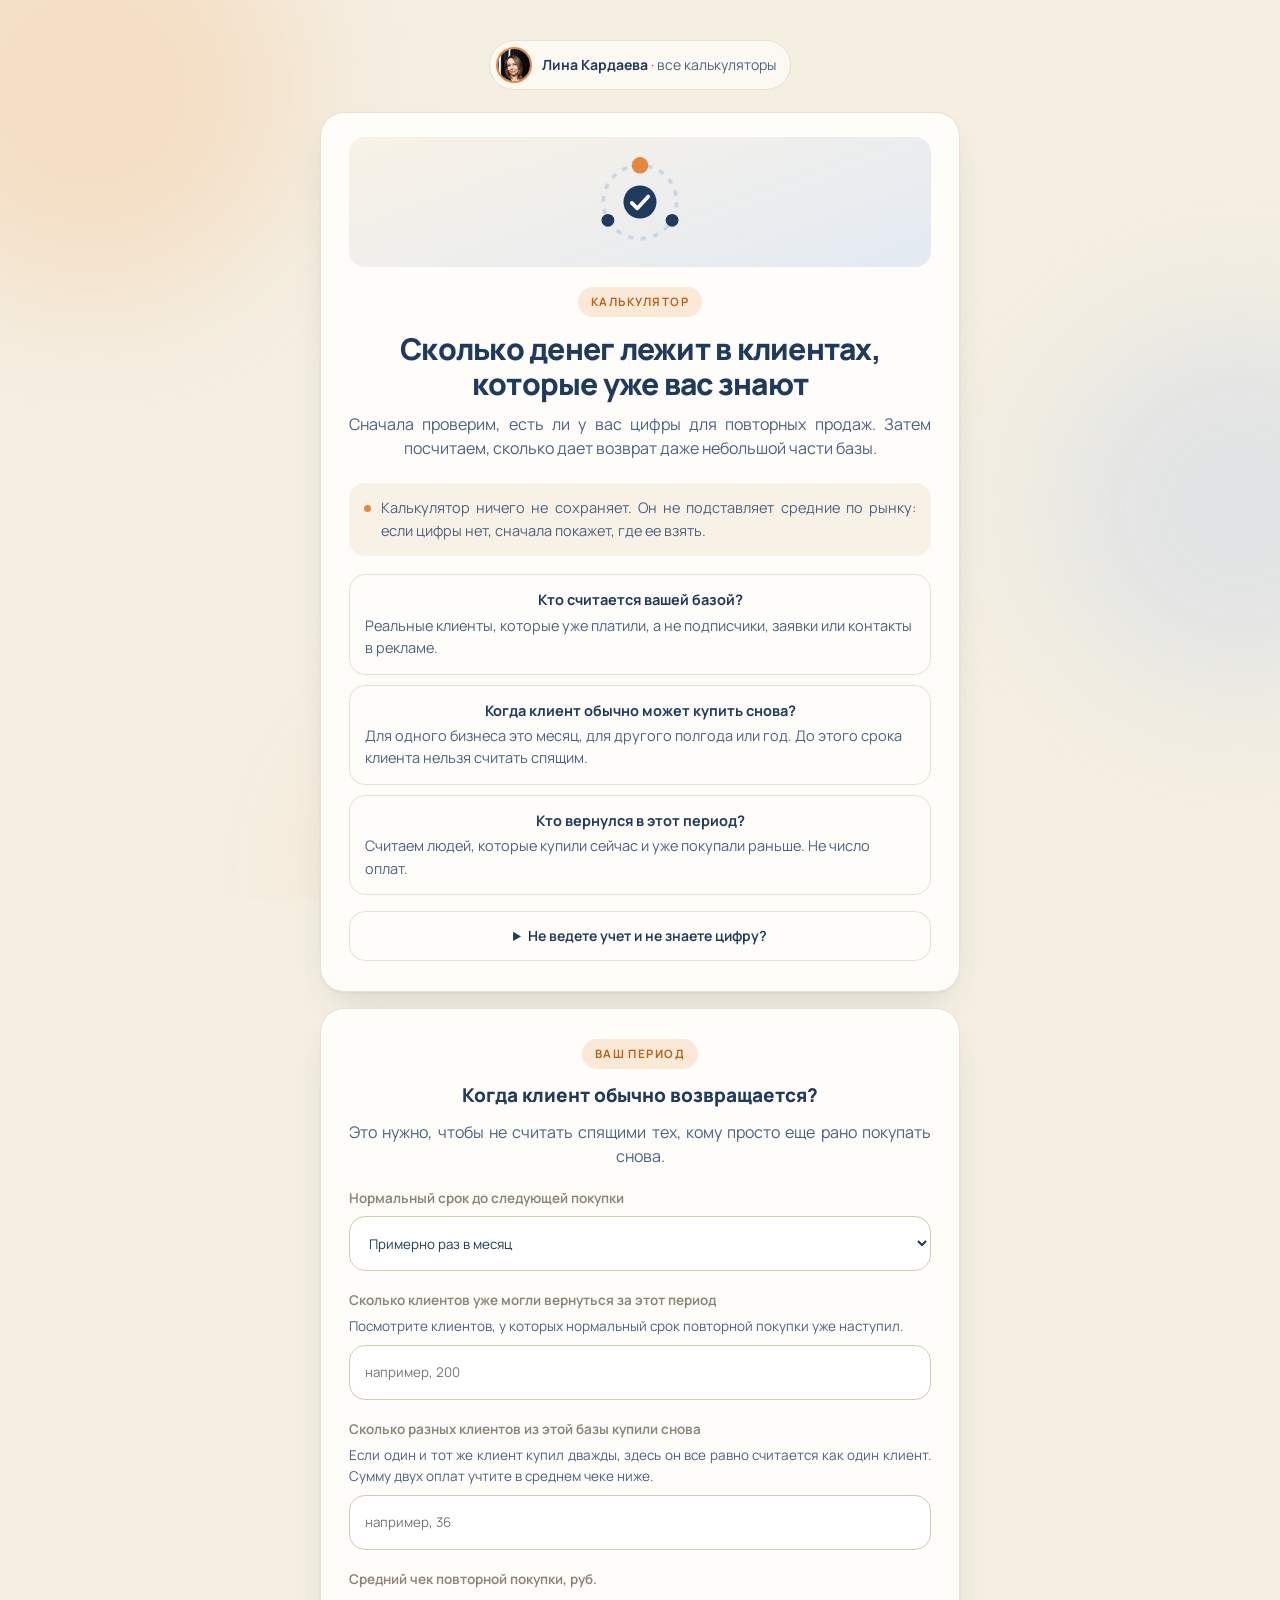
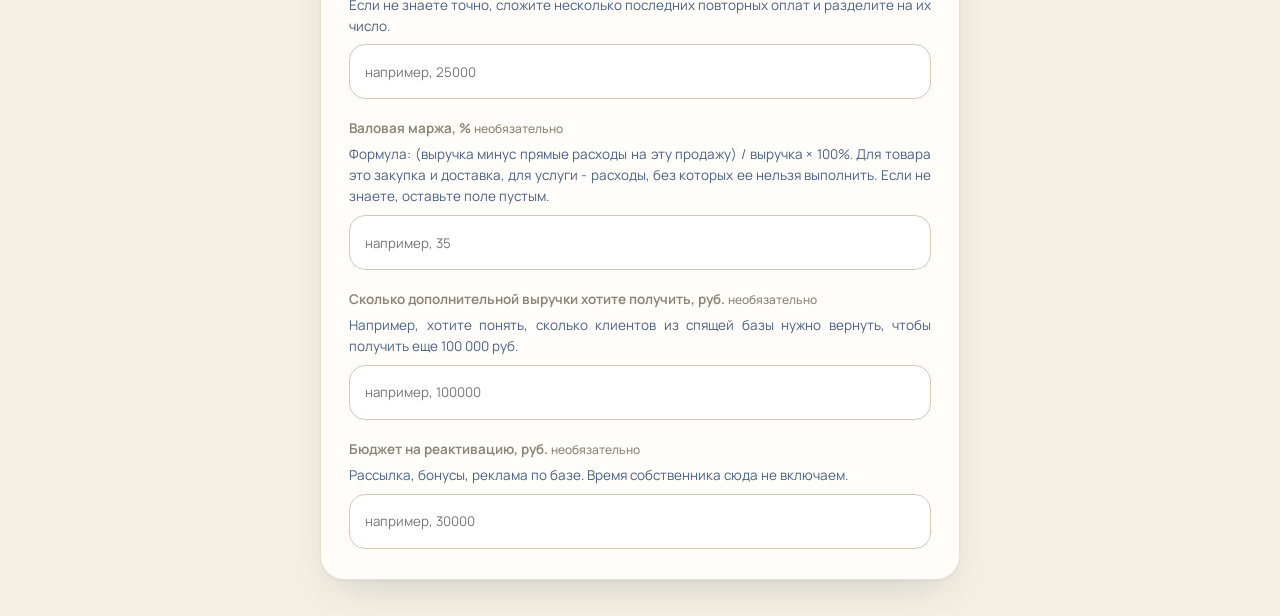
==== povtornye-prodazhi/index.html @ 3d4109c9 "Калькулятор повторных продаж: публикация до разбора (решение Лины 06.10), кнопка разбора скрыта до 1" ====
<!doctype html>
<html lang="ru"><head><meta charset="utf-8"><meta name="viewport" content="width=device-width, initial-scale=1"><title>Экономика повторных продаж</title><meta name="description" content="Проверьте, сколько денег лежит в клиентах, которые уже вас знают."><style>
:root{--bg:#F0E9DB;--surface:#FFFDF9;--surface2:#F7F2E7;--blue:#1F3A5F;--soft:#425B7C;--orange:#E8873B;--text:#3A4252;--mute:#8C8577;--line:#E4DACA;--strong:#D6C9B4;--radius:20px;--small:14px}*{box-sizing:border-box}body{margin:0;padding:32px 16px;background:var(--bg);color:var(--text);font:16px/1.55 -apple-system,BlinkMacSystemFont,"Segoe UI",Roboto,sans-serif}.page{max-width:620px;margin:auto}.card,.result{background:var(--surface);border:1px solid var(--line);border-radius:var(--radius);padding:30px 28px;box-shadow:0 12px 32px -12px rgba(31,58,95,.1)}.card+*,.result+*{margin-top:16px}.eyebrow{color:var(--orange);font-size:11px;letter-spacing:.13em;font-weight:700;text-transform:uppercase}h1{margin:10px 0;font-size:30px;line-height:1.18;color:var(--blue);letter-spacing:-.02em}h2{margin:0 0 12px;color:var(--blue);font-size:19px;line-height:1.3}.sub{margin:0;color:var(--soft)}.note{display:flex;gap:10px;margin-top:22px;padding:14px 15px;background:var(--surface2);border-radius:var(--small);color:var(--soft);font-size:14.5px}.dot{width:7px;height:7px;margin-top:8px;flex:none;border-radius:50%;background:var(--orange)}.questions{display:grid;gap:10px;margin-top:18px}.question{padding:14px 15px;border:1px solid var(--line);border-radius:var(--small);font-size:14.5px}.question b{display:block;color:var(--blue);margin-bottom:3px}.question span{color:var(--soft)}details{margin-top:16px;border:1px solid var(--line);border-radius:var(--small);padding:13px 15px;color:var(--soft);font-size:14px}summary{cursor:pointer;color:var(--blue);font-weight:650}details p{margin:10px 0 0}.field{margin-top:19px}label{display:block;margin-bottom:7px;color:var(--mute);font-weight:650;font-size:13.5px}.tip{display:block;margin:-2px 0 8px;color:var(--soft);font-size:13.5px}input,select{width:100%;height:55px;border:1.5px solid var(--strong);border-radius:var(--small);padding:0 15px;color:var(--blue);background:#fff;font:600 18px/1 inherit;outline:none}input:focus,select:focus{border-color:var(--orange);box-shadow:0 0 0 4px rgba(232,135,59,.14)}.optional{font-size:12px;font-weight:500}.result{display:none}.head{padding:23px 24px;border-radius:var(--small);background:var(--blue);color:#fff}.head .label{color:#B9C7D9;font-size:14px}.big{font-size:39px;line-height:1.1;font-weight:700;letter-spacing:-.025em;margin-top:5px}.muted{color:#B9C7D9;margin-top:9px;font-size:14px}.grid{display:grid;gap:10px;margin-top:12px}.row{padding:17px 18px;border:1px solid var(--line);border-radius:var(--small)}.row .label{font-size:12px;font-weight:700;color:var(--mute);letter-spacing:.06em;text-transform:uppercase}.row .explain{color:var(--soft);font-size:14px;margin-top:4px}.value{color:var(--orange);font-size:27px;font-weight:700;line-height:1.15;margin-top:6px}.profit{font-size:15px;color:var(--blue);font-weight:650;margin-top:6px}.warn{margin-top:12px;padding:15px 17px;border:1px solid #F1CFAE;border-radius:var(--small);background:#FBEADC;color:#8A5A2B}.fine{color:var(--mute);font-size:13.5px;margin:15px 2px 0}.btn{display:block;width:100%;border:1.5px solid var(--strong);border-radius:var(--small);padding:16px 18px;background:var(--surface);color:var(--blue);font:600 15.5px/1.3 inherit;cursor:pointer;text-align:center;text-decoration:none;margin-top:12px}.btn:hover{border-color:var(--blue);transform:translateY(-1px)}.btn:focus-visible{outline:2px solid var(--orange);outline-offset:3px}@media(max-width:560px){body{padding:22px 16px}.card,.result{padding:25px 20px}h1{font-size:25px}.big{font-size:35px}}</style><link rel="preconnect" href="https://fonts.googleapis.com"><link rel="preconnect" href="https://fonts.gstatic.com" crossorigin><link href="https://fonts.googleapis.com/css2?family=Manrope:wght@400;500;600;700;800&display=swap" rel="stylesheet"><link rel="stylesheet" href="../assets/theme.css">
</head><body>
<div class="bg" aria-hidden="true"><i></i><i></i><i></i></div>
<a class="brand" href="../"><img src="../img/lina.jpg" alt="" width="36" height="36"><span><b>Лина Кардаева</b> · все калькуляторы</span></a>
<main class="page">
<section class="card"><div class="art" aria-hidden="true">
        <svg viewBox="0 0 150 120">
          <circle cx="75" cy="60" r="40" fill="none" stroke="#C9D6E8" stroke-width="4" stroke-dasharray="6 8"/>
          <g class="orbit">
            <circle cx="75" cy="20" r="9" fill="#E8873B"/>
            <circle cx="40" cy="80" r="7" fill="#1F3A5F"/>
            <circle cx="110" cy="80" r="7" fill="#1F3A5F"/>
          </g>
          <circle cx="75" cy="60" r="18" fill="#1F3A5F"/>
          <path d="M66 61l6 6 12-13" fill="none" stroke="#FFFDF9" stroke-width="4" stroke-linecap="round" stroke-linejoin="round"/>
        </svg>
      </div><div class="eyebrow">Калькулятор</div><h1>Сколько денег лежит в клиентах, которые уже вас знают</h1><p class="sub">Сначала проверим, есть ли у вас цифры для повторных продаж. Затем посчитаем, сколько дает возврат даже небольшой части базы.</p><div class="note"><i class="dot"></i><span>Калькулятор ничего не сохраняет. Он не подставляет средние по рынку: если цифры нет, сначала покажет, где ее взять.</span></div><div class="questions"><div class="question"><b>Кто считается вашей базой?</b><span>Реальные клиенты, которые уже платили, а не подписчики, заявки или контакты в рекламе.</span></div><div class="question"><b>Когда клиент обычно может купить снова?</b><span>Для одного бизнеса это месяц, для другого полгода или год. До этого срока клиента нельзя считать спящим.</span></div><div class="question"><b>Кто вернулся в этот период?</b><span>Считаем людей, которые купили сейчас и уже покупали раньше. Не число оплат.</span></div></div><details><summary>Не ведете учет и не знаете цифру?</summary><p>Не нужно угадывать. Откройте CRM, таблицу или последние оплаты. Для начала отметьте хотя бы 10 последних клиентов: новый он или уже покупал раньше. Это уже даст первую картину.</p></details></section>
<section class="card"><div class="eyebrow">Ваш период</div><h2>Когда клиент обычно возвращается?</h2><p class="sub">Это нужно, чтобы не считать спящими тех, кому просто еще рано покупать снова.</p><div class="field"><label for="period">Нормальный срок до следующей покупки</label><select id="period"><option value="месяц">Примерно раз в месяц</option><option value="квартал">Примерно раз в квартал</option><option value="полгода">Примерно раз в полгода</option><option value="год">Примерно раз в год</option><option value="custom">Свой период</option></select></div><div id="customPeriodField" class="field" style="display:none"><label for="customPeriod">Ваш срок в месяцах</label><span class="tip">Например, 2, 4, 8 или 18 месяцев.</span><input id="customPeriod" type="number" min="1" inputmode="numeric" placeholder="например, 4"></div><div class="field"><label for="eligible">Сколько клиентов уже могли вернуться за этот период</label><span class="tip">Посмотрите клиентов, у которых нормальный срок повторной покупки уже наступил.</span><input id="eligible" type="number" min="1" inputmode="numeric" placeholder="например, 200"></div><div class="field"><label for="returned">Сколько разных клиентов из этой базы купили снова</label><span class="tip">Если один и тот же клиент купил дважды, здесь он все равно считается как один клиент. Сумму двух оплат учтите в среднем чеке ниже.</span><input id="returned" type="number" min="0" inputmode="numeric" placeholder="например, 36"></div><div class="field"><label for="check">Средний чек повторной покупки, руб.</label><span class="tip">Если не знаете точно, сложите несколько последних повторных оплат и разделите на их число.</span><input id="check" type="number" min="1" inputmode="decimal" placeholder="например, 25000"></div><div class="field"><label for="margin">Валовая маржа, % <span class="optional">необязательно</span></label><span class="tip">Формула: (выручка минус прямые расходы на эту продажу) / выручка × 100%. Для товара это закупка и доставка, для услуги - расходы, без которых ее нельзя выполнить. Если не знаете, оставьте поле пустым.</span><input id="margin" type="number" min="0" max="100" inputmode="decimal" placeholder="например, 35"></div><div class="field"><label for="goal">Сколько дополнительной выручки хотите получить, руб. <span class="optional">необязательно</span></label><span class="tip">Например, хотите понять, сколько клиентов из спящей базы нужно вернуть, чтобы получить еще 100 000 руб.</span><input id="goal" type="number" min="1" inputmode="decimal" placeholder="например, 100000"></div><div class="field"><label for="budget">Бюджет на реактивацию, руб. <span class="optional">необязательно</span></label><span class="tip">Рассылка, бонусы, реклама по базе. Время собственника сюда не включаем.</span><input id="budget" type="number" min="0" inputmode="decimal" placeholder="например, 30000"></div></section>
<section id="result" class="result"><div class="head"><div class="label">Сейчас возвращается</div><div id="rate" class="big"></div><div id="headNote" class="muted"></div></div><div id="grid" class="grid"><div class="row"><div class="label">Спящая база сейчас</div><div id="sleepExplain" class="explain"></div><div id="sleep" class="value"></div></div><div class="row"><div class="label">Что база уже принесла за этот период</div><div id="revenueExplain" class="explain"></div><div id="revenue" class="value"></div></div><div class="row"><div class="label">Если вернется еще один клиент</div><div id="pointExplain" class="explain"></div><div id="point" class="value"></div><div id="pointProfit" class="profit"></div></div><div id="scenarios"></div><div id="goalRow" class="row" style="display:none"><div class="label">Ваша цель по дополнительной выручке</div><div id="goalExplain" class="explain"></div><div id="goalValue" class="value"></div><div id="goalProfit" class="profit"></div></div></div><div id="budgetBox" class="warn" style="display:none"></div><p class="fine">Расчет оценочный. Он показывает, какую выручку и валовую прибыль может дать возврат клиентов. Налоги, постоянные расходы и время собственника он не учитывает.</p><div class="act"><a id="analysis" class="btn" href="#" style="display:none">Разобраться, как возвращать старых клиентов</a><button id="copy" class="btn">Скопировать результат</button><a id="back" class="btn" href="#" style="display:none"></a><a class="btn" href="https://t.me/Lina_kardaeva">Хочу разобрать свою ситуацию - написать Лине</a></div></section></main>
<script>(function(){var E=document.getElementById('eligible'),R=document.getElementById('returned'),C=document.getElementById('check'),M=document.getElementById('margin'),G=document.getElementById('goal'),B=document.getElementById('budget'),P=document.getElementById('period'),CP=document.getElementById('customPeriod'),CPF=document.getElementById('customPeriodField'),box=document.getElementById('result'),grid=document.getElementById('grid'),copyText='';function n(x){return Math.round(x).toString().replace(/\B(?=(\d{3})+(?!\d))/g,' ')}function rub(x){return n(x)+' руб'}function p(x){return x.toFixed(1).replace('.',',').replace(',0','')}function word(x){var a=x%100;if(a>10&&a<20)return'клиентов';a=x%10;return a===1?'клиент':a>1&&a<5?'клиента':'клиентов'}function fromW(x){var a=x%100,b=x%10;return b===1&&a!==11?'клиента':'клиентов'}function accW(x){var a=x%100,b=x%10;return b===1&&a!==11?'клиента':'клиентов'}function one(x){var a=x%100,b=x%10;return b===1&&a!==11}function period(){if(P.value!=='custom')return P.value;var x=+CP.value;return x>0?x+' мес':'ваш период'}function profit(x,m){return m===null?'':'Это около '+rub(x*m/100)+' валовой прибыли.'}function scenario(percent,sleep,check,m){var clients=Math.min(sleep,Math.ceil(sleep*percent/100)),revenue=clients*check;return '<div class="row"><div class="label">Если вернуть '+percent+'% спящей базы</div><div class="explain">В вашей ситуации это '+n(clients)+' '+word(clients)+'. Они дадут еще '+rub(revenue)+' выручки.</div><div class="value">'+rub(revenue)+'</div><div class="profit">'+profit(revenue,m)+'</div></div>'}function calc(){var e=+E.value,r=+R.value,c=+C.value,m=M.value===''?null:+M.value,goal=G.value===''?null:+G.value,budget=B.value===''?null:+B.value,badM=m!==null&&(m<0||m>100);if(badM)m=null;if(!(e>0)||r<0||!(c>0)){box.style.display='none';return}box.style.display='block';if(r>e){document.getElementById('rate').textContent='Проверьте цифры';document.getElementById('headNote').textContent='Вернувшихся клиентов не может быть больше тех, кому уже пора было вернуться.';grid.style.display='none';document.getElementById('budgetBox').style.display='none';return}grid.style.display='grid';var rate=r/e*100,sleep=e-r,repeat=r*c;document.getElementById('rate').textContent=p(rate)+'%';document.getElementById('headNote').textContent=n(r)+' из '+n(e)+' '+fromW(e)+(one(r)?' вернулся':' вернулись')+' за '+period()+'.';document.getElementById('sleepExplain').textContent='Им уже могло быть пора купить снова, но за этот период они не вернулись.';document.getElementById('sleep').textContent=n(sleep)+' '+word(sleep);document.getElementById('revenueExplain').textContent='За '+period()+' '+n(r)+' '+word(r)+(one(r)?' купил повторно и принес':' купили повторно и принесли')+' эту выручку. Это деньги от старой базы, без новых лидов.';document.getElementById('revenue').textContent=rub(repeat);document.getElementById('pointExplain').textContent='Если один человек из этой спящей базы вернется и купит на средний чек, это еще '+rub(c)+' выручки.';document.getElementById('point').textContent=rub(c);document.getElementById('pointProfit').textContent=profit(c,m);document.getElementById('scenarios').innerHTML=sleep>0?scenario(5,sleep,c,m)+scenario(10,sleep,c,m)+scenario(15,sleep,c,m):'<div class="row"><div class="label">Спящей базы нет</div><div class="explain">Все, кому было пора купить снова, за этот период вернулись. Проверьте, правильно ли выбран срок, или посмотрите клиентов за более длинный период.</div></div>';var gr=document.getElementById('goalRow');if(goal!==null&&goal>0&&sleep>0){var need=Math.ceil(goal/c),enough=need<=sleep,max=sleep*c;gr.style.display='block';document.getElementById('goalValue').textContent=rub(goal);document.getElementById('goalExplain').textContent=enough?'Чтобы получить еще '+rub(goal)+' выручки, достаточно вернуть '+n(need)+' '+accW(need)+' из '+n(sleep)+' '+fromW(sleep)+' спящей базы.':'Чтобы получить еще '+rub(goal)+', нужно вернуть '+n(need)+' '+accW(need)+'. В спящей базе сейчас '+n(sleep)+', поэтому одной реактивации не хватит: максимум она может дать '+rub(max)+' выручки.';document.getElementById('goalProfit').textContent=enough?profit(goal,m):''}else gr.style.display='none';var bb=document.getElementById('budgetBox');if(budget!==null&&budget>=0&&sleep>0){bb.style.display='block';if(badM)bb.textContent='Проверьте маржу: она должна быть от 0 до 100%.';else if(m===null)bb.textContent='Укажите валовую маржу, чтобы посчитать, окупится ли бюджет.';else if(budget===0)bb.textContent=m>0?'Без бюджета каждый вернувшийся клиент сразу дает прибыль: около '+rub(c*m/100)+' валовой прибыли с одного.':'При нулевой марже повторная покупка не дает валовой прибыли.';else if(m===0)bb.textContent='При нулевой марже бюджет '+rub(budget)+' не окупится: повторные покупки не дают валовой прибыли.';else{var nb=Math.max(1,Math.ceil(budget/(c*m/100)));bb.textContent=nb<=sleep?'Чтобы бюджет '+rub(budget)+' окупился, достаточно вернуть '+n(nb)+' '+accW(nb)+' при этой марже.':'Чтобы бюджет '+rub(budget)+' окупился, нужно вернуть '+n(nb)+' '+accW(nb)+', а в спящей базе сейчас '+n(sleep)+'. Одной реактивацией такой бюджет не окупится.'}}else bb.style.display='none';copyText='Сейчас у меня возвращается '+p(rate)+'% клиентов. Спящая база: '+n(sleep)+' '+word(sleep)+'. Если вернуть 5% спящей базы, это даст около '+rub(Math.min(sleep,Math.ceil(sleep*.05))*c)+' дополнительной выручки за '+period()+'.'}[E,R,C,M,G,B,CP].forEach(function(x){x.addEventListener('input',calc);x.addEventListener('change',calc)});P.addEventListener('change',function(){CPF.style.display=P.value==='custom'?'block':'none';calc()});document.getElementById('copy').addEventListener('click',function(){var b=this;function done(){b.textContent='Скопировано';setTimeout(function(){b.textContent='Скопировать результат'},1800)}function fallback(){var t=document.createElement('textarea');t.value=copyText;document.body.appendChild(t);t.select();try{document.execCommand('copy')}catch(e){}t.remove();done()}if(navigator.clipboard)navigator.clipboard.writeText(copyText).then(done,fallback);else fallback()});var qs=new URLSearchParams(location.search),back=document.getElementById('back'),AL=['threads.com','www.threads.com','threads.net','www.threads.net','instagram.com','www.instagram.com'];function show(h,t){back.href=h;back.textContent=t;back.style.display='block'}(function(){var raw=qs.get('return');if(raw){try{var u=new URL(raw);if(u.protocol==='https:'&&AL.indexOf(u.hostname)!==-1){show(u.href,u.hostname.indexOf('instagram')!==-1?'Вернуться в Instagram':'Вернуться в Threads');return}}catch(x){}}var pp=qs.get('p');if(pp&&/^[A-Za-z0-9_-]{5,30}$/.test(pp)){show('https://www.threads.com/@lina_kardaeva/post/'+pp,'Вернуться в Threads');return}var src=(qs.get('src')||qs.get('from')||'').toLowerCase();if(src==='threads'){show('https://www.threads.com/@lina_kardaeva','Вернуться в Threads');return}if(src==='instagram'){show('https://www.instagram.com/lina_kardaeva/','Вернуться в Instagram')}})();})();</script></body></html>
---- assets/theme.css ----
/* Общий стиль калькуляторов Лины (в стиле витрины 06.10.2026).
   Подключается ПОСЛЕ встроенного <style> страницы и переопределяет только внешний вид.
   Классы и id, на которые опирается JS калькуляторов, не меняются. */
:root{
  --bg:#F5EFE2; --surface:#FFFDF9; --surface2:#F8F2E6; --surface-2:#F8F2E6;
  --blue:#1F3A5F; --soft:#4A6283; --blue-soft:#4A6283; --blue-tint:#E3EAF3;
  --orange:#E8873B; --orange-dark:#D2762C; --orange-tint:#FBE9D8;
  --text:#3A4252; --body:#3A4252; --mute:#8C8577; --line:#E8DFCF; --strong:#D6C9B4; --line-strong:#D6C9B4;
  --radius:24px; --small:16px; --radius-sm:16px;
  --shadow:0 1px 2px rgba(31,58,95,.05), 0 18px 40px -18px rgba(31,58,95,.22);
  --font:"Manrope",-apple-system,BlinkMacSystemFont,"Segoe UI",Roboto,sans-serif;
}
html{scroll-behavior:smooth}
body{background:var(--bg) !important; font-family:var(--font) !important; color:var(--body); overflow-x:hidden;
  display:block !important; min-height:100dvh; padding:40px 16px 36px !important}
input,select,button{font-family:var(--font) !important}
.page{max-width:640px !important; margin:0 auto}

/* фон */
.bg{position:fixed; inset:0; z-index:-1; overflow:hidden; pointer-events:none}
.bg i{position:absolute; border-radius:50%; filter:blur(70px); opacity:.45; animation:lc-float 22s ease-in-out infinite alternate}
.bg i:nth-child(1){width:420px; height:420px; background:#F3C9A0; top:-120px; left:-120px}
.bg i:nth-child(2){width:380px; height:380px; background:#C9D6E8; top:35%; right:-150px; animation-duration:26s}
.bg i:nth-child(3){width:300px; height:300px; background:#F6D9BC; bottom:-120px; left:25%; animation-duration:30s}
@keyframes lc-float{to{transform:translate(60px,40px) scale(1.12)}}

/* ссылка на витрину с фото */
.brand{display:flex; align-items:center; justify-content:center; gap:10px; margin:0 auto 22px; width:max-content; max-width:100%;
  text-decoration:none; color:var(--blue-soft); font-size:14px; padding:6px 14px 6px 6px; border-radius:999px;
  background:rgba(255,253,249,.7); border:1px solid var(--line); transition:transform .2s ease-out}
.brand:hover{transform:translateY(-2px)}
.brand img{width:36px; height:36px; border-radius:50%; object-fit:cover; border:2px solid var(--orange)}
.brand b{color:var(--blue)}

/* карточки */
.card,.result{border-radius:var(--radius) !important; box-shadow:var(--shadow) !important; border:1px solid var(--line) !important;
  animation:lc-up .5s ease-out both}
.art{height:130px; border-radius:var(--small); margin:-6px 0 20px; display:grid; place-items:center;
  background:linear-gradient(160deg,var(--surface2),var(--blue-tint))}
.art svg{width:140px; height:110px; overflow:visible}
.eyebrow{display:table !important; margin:0 auto 14px !important; background:var(--orange-tint); color:#B5641F !important;
  padding:6px 13px; border-radius:999px; font-size:11.5px !important}
h1,h2{text-align:center !important; color:var(--blue)}
h1{font-weight:800 !important; letter-spacing:-.025em !important}
.card h2{font-weight:800}
.act h2{color:var(--mute) !important}
.sub,.tip,.hint,.offer,.fine,.m,.explain,.lost,.warn,.question span,details p,.note span,.promise span,.row .d{text-align:justify; hyphens:auto; -webkit-hyphens:auto}
.sub{text-align-last:center}
.promise,.note{border-radius:var(--small) !important}
.question{border-radius:var(--small) !important; background:var(--surface)}
.question b{text-align:center}
details summary{text-align:center}

/* поля */
input,select{border-radius:var(--small) !important; transition:border-color .2s ease-out, box-shadow .2s ease-out !important}

/* результат */
.result-head,.head{border-radius:var(--radius) !important; text-align:center;
  background:linear-gradient(135deg,#1F3A5F,#2C4F7C) !important; box-shadow:0 18px 36px -18px rgba(31,58,95,.7)}
.out:not(.hidden),.act:not(.hidden){animation:lc-up .45s ease-out both}
.row{border-radius:var(--small) !important; box-shadow:0 1px 2px rgba(31,58,95,.04); transition:transform .2s ease-out}
.row:hover{transform:translateY(-2px)}
.row .t,.row .label,.row .y,.row .value,.row .profit{text-align:center}
.grid .row,.out .row{animation:lc-up .45s ease-out both}
.out .row:nth-child(2),.grid .row:nth-child(2){animation-delay:.06s}
.out .row:nth-child(3),.grid .row:nth-child(3){animation-delay:.12s}
.out .row:nth-child(4),.grid .row:nth-child(4){animation-delay:.18s}
@keyframes lc-up{from{opacity:0; transform:translateY(18px)}to{opacity:1; transform:none}}

/* кнопки */
.btn,a.btn,button.btn{border-radius:14px !important; font-weight:700 !important; min-height:48px;
  transition:transform .2s ease-out, background-color .2s ease-out, border-color .2s ease-out !important}
.btn:hover{transform:translateY(-2px)}
a.btn.pri,button.btn.pri,#analysis{background:var(--orange) !important; border-color:var(--orange) !important; color:#fff !important;
  box-shadow:0 10px 22px -10px rgba(232,135,59,.9)}
a.btn.pri:hover,#analysis:hover{background:var(--orange-dark) !important}
a:focus-visible,button:focus-visible{outline:3px solid var(--orange); outline-offset:3px}
.offer{text-align-last:center}
footer{text-align:center}

/* анимации иллюстраций (как на витрине) */
.drop{animation:lc-drop 2.6s ease-in infinite}
.drop:nth-of-type(2){animation-delay:.85s}
.drop:nth-of-type(3){animation-delay:1.7s}
@keyframes lc-drop{0%{transform:translateY(-18px); opacity:0}15%{opacity:1}70%{transform:translateY(58px); opacity:1}100%{transform:translateY(70px); opacity:0}}
.leak{animation:lc-leak 2.6s ease-in infinite 1.3s}
@keyframes lc-leak{0%,40%{transform:translate(0,0); opacity:0}50%{opacity:1}100%{transform:translate(34px,30px); opacity:0}}
.tagsvg{transform-origin:75px 60px; animation:lc-swing 3.2s ease-in-out infinite}
@keyframes lc-swing{0%,100%{transform:rotate(-6deg)}50%{transform:rotate(6deg)}}
.bar{transform-origin:bottom; animation:lc-grow 3.2s ease-in-out infinite}
.bar:nth-of-type(2){animation-delay:.4s}
@keyframes lc-grow{0%,100%{transform:scaleY(.55)}50%{transform:scaleY(1)}}
.orbit{transform-origin:75px 60px; animation:lc-spin 7s linear infinite}
@keyframes lc-spin{to{transform:rotate(1turn)}}

@media (max-width:560px){
  body{padding:26px 16px 28px !important}
  .art{height:110px}
}
@media (prefers-reduced-motion:reduce){
  *,*::before{animation:none !important; transition:none !important}
}

/* короткие строки внутри блоков результата: по ширине, последняя строка по центру */
.result-head .lost,.result-head .conv,.head .muted,.head .label{text-align:center}
.row .m,.row .explain,.lost,.warn,.fine,.hint{text-align-last:center}
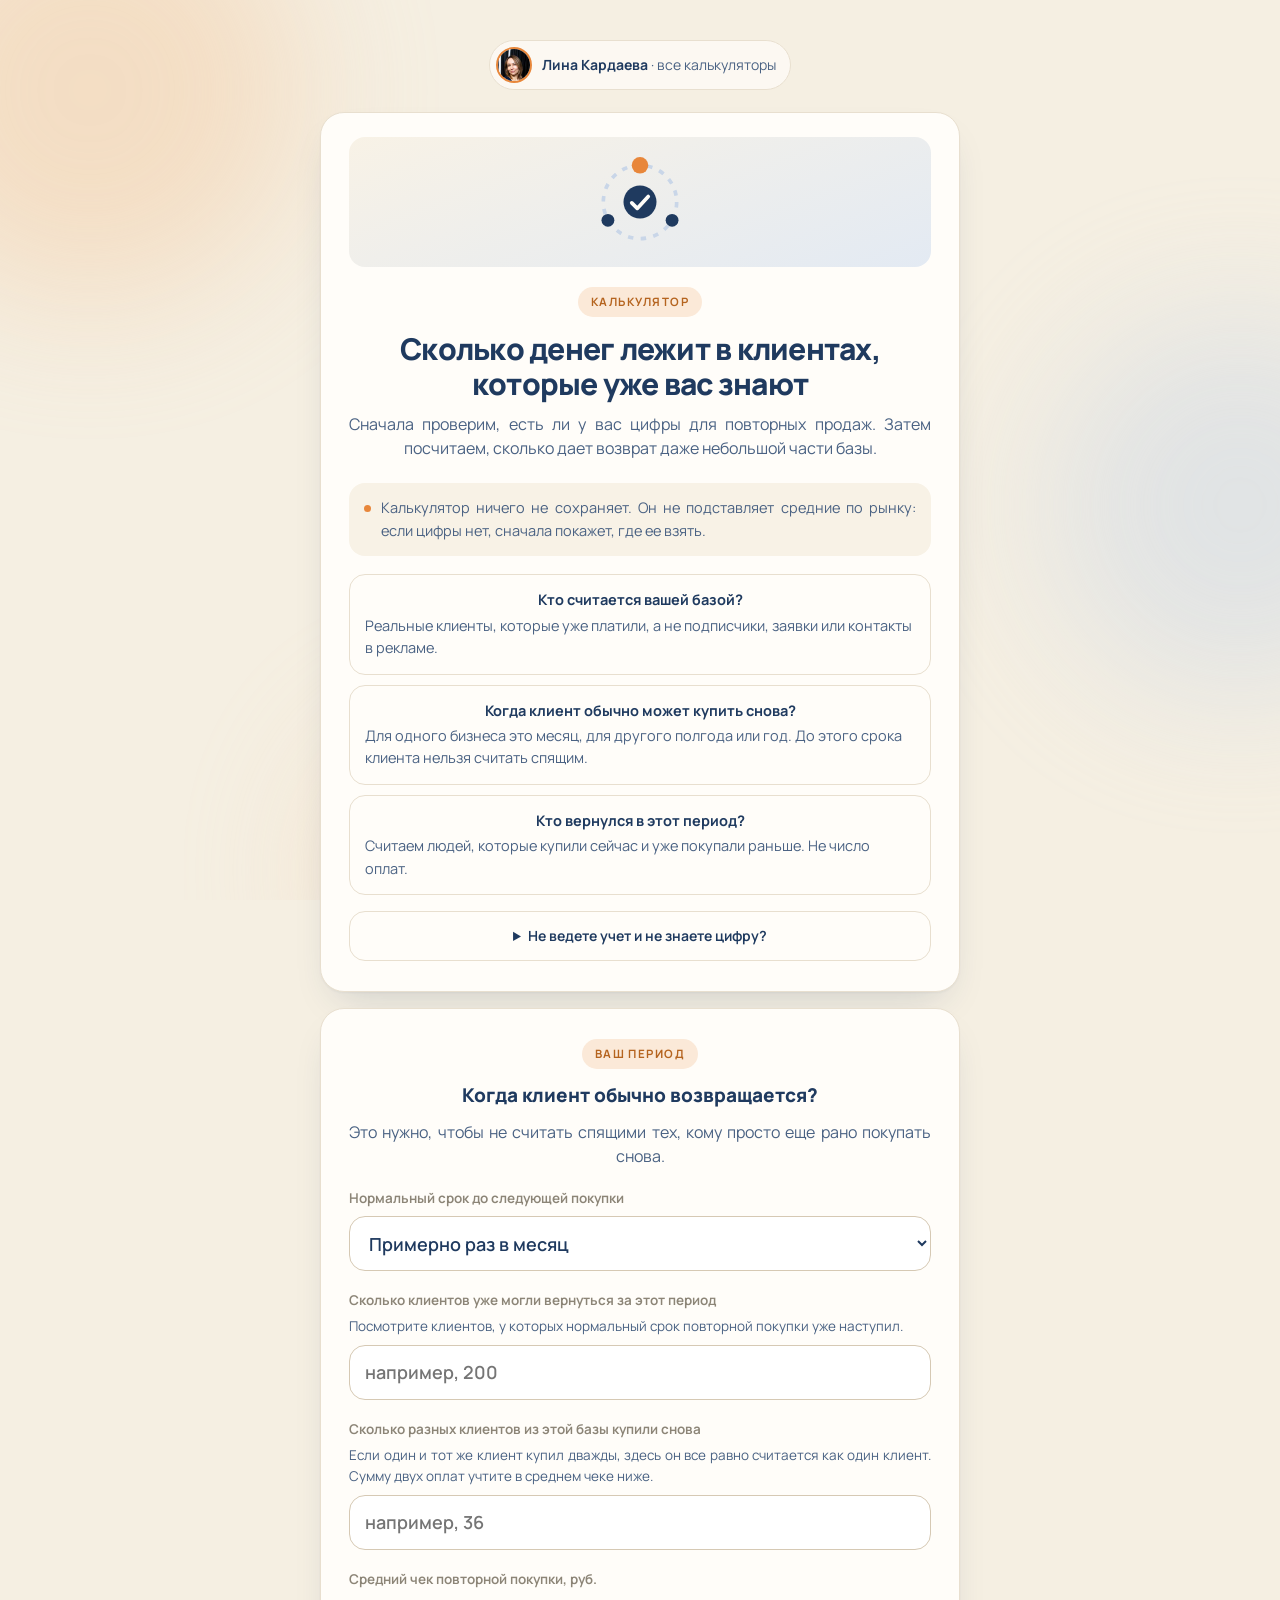
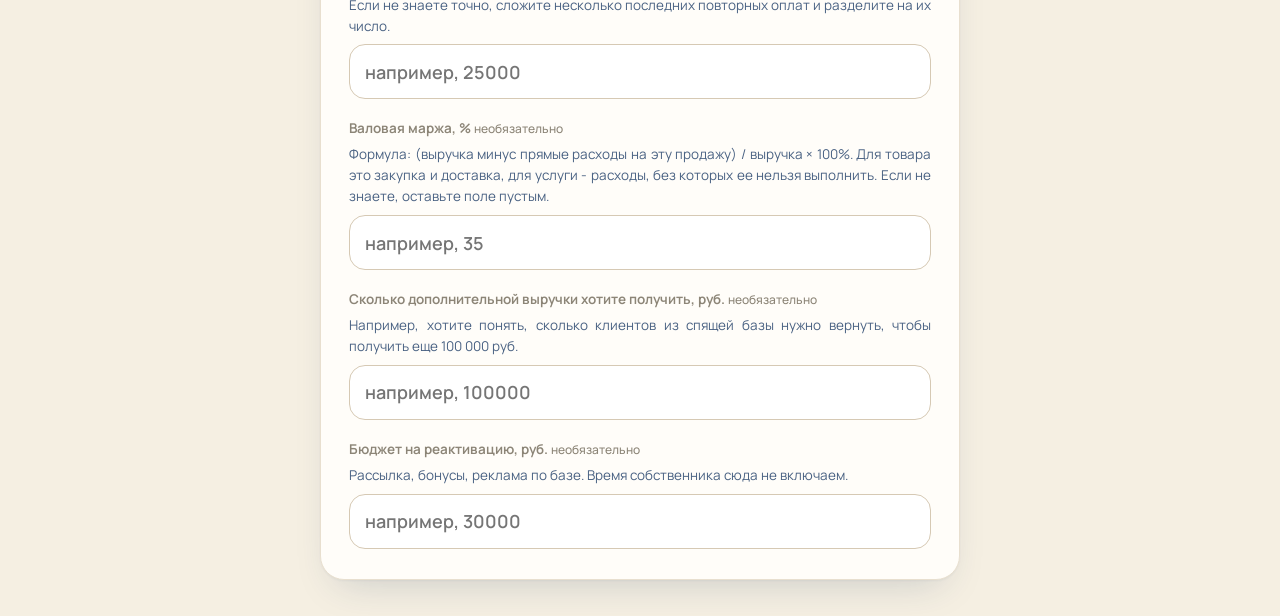
==== commit 16137cc3: "Калькулятор повторных продаж: шрифт полей 18px (iPhone больше не увеличивает страницу при вводе) Co-" ====
--- a/povtornye-prodazhi/index.html
+++ b/povtornye-prodazhi/index.html
@@ -1,6 +1,6 @@
 <!doctype html>
 <html lang="ru"><head><meta charset="utf-8"><meta name="viewport" content="width=device-width, initial-scale=1"><title>Экономика повторных продаж</title><meta name="description" content="Проверьте, сколько денег лежит в клиентах, которые уже вас знают."><style>
-:root{--bg:#F0E9DB;--surface:#FFFDF9;--surface2:#F7F2E7;--blue:#1F3A5F;--soft:#425B7C;--orange:#E8873B;--text:#3A4252;--mute:#8C8577;--line:#E4DACA;--strong:#D6C9B4;--radius:20px;--small:14px}*{box-sizing:border-box}body{margin:0;padding:32px 16px;background:var(--bg);color:var(--text);font:16px/1.55 -apple-system,BlinkMacSystemFont,"Segoe UI",Roboto,sans-serif}.page{max-width:620px;margin:auto}.card,.result{background:var(--surface);border:1px solid var(--line);border-radius:var(--radius);padding:30px 28px;box-shadow:0 12px 32px -12px rgba(31,58,95,.1)}.card+*,.result+*{margin-top:16px}.eyebrow{color:var(--orange);font-size:11px;letter-spacing:.13em;font-weight:700;text-transform:uppercase}h1{margin:10px 0;font-size:30px;line-height:1.18;color:var(--blue);letter-spacing:-.02em}h2{margin:0 0 12px;color:var(--blue);font-size:19px;line-height:1.3}.sub{margin:0;color:var(--soft)}.note{display:flex;gap:10px;margin-top:22px;padding:14px 15px;background:var(--surface2);border-radius:var(--small);color:var(--soft);font-size:14.5px}.dot{width:7px;height:7px;margin-top:8px;flex:none;border-radius:50%;background:var(--orange)}.questions{display:grid;gap:10px;margin-top:18px}.question{padding:14px 15px;border:1px solid var(--line);border-radius:var(--small);font-size:14.5px}.question b{display:block;color:var(--blue);margin-bottom:3px}.question span{color:var(--soft)}details{margin-top:16px;border:1px solid var(--line);border-radius:var(--small);padding:13px 15px;color:var(--soft);font-size:14px}summary{cursor:pointer;color:var(--blue);font-weight:650}details p{margin:10px 0 0}.field{margin-top:19px}label{display:block;margin-bottom:7px;color:var(--mute);font-weight:650;font-size:13.5px}.tip{display:block;margin:-2px 0 8px;color:var(--soft);font-size:13.5px}input,select{width:100%;height:55px;border:1.5px solid var(--strong);border-radius:var(--small);padding:0 15px;color:var(--blue);background:#fff;font:600 18px/1 inherit;outline:none}input:focus,select:focus{border-color:var(--orange);box-shadow:0 0 0 4px rgba(232,135,59,.14)}.optional{font-size:12px;font-weight:500}.result{display:none}.head{padding:23px 24px;border-radius:var(--small);background:var(--blue);color:#fff}.head .label{color:#B9C7D9;font-size:14px}.big{font-size:39px;line-height:1.1;font-weight:700;letter-spacing:-.025em;margin-top:5px}.muted{color:#B9C7D9;margin-top:9px;font-size:14px}.grid{display:grid;gap:10px;margin-top:12px}.row{padding:17px 18px;border:1px solid var(--line);border-radius:var(--small)}.row .label{font-size:12px;font-weight:700;color:var(--mute);letter-spacing:.06em;text-transform:uppercase}.row .explain{color:var(--soft);font-size:14px;margin-top:4px}.value{color:var(--orange);font-size:27px;font-weight:700;line-height:1.15;margin-top:6px}.profit{font-size:15px;color:var(--blue);font-weight:650;margin-top:6px}.warn{margin-top:12px;padding:15px 17px;border:1px solid #F1CFAE;border-radius:var(--small);background:#FBEADC;color:#8A5A2B}.fine{color:var(--mute);font-size:13.5px;margin:15px 2px 0}.btn{display:block;width:100%;border:1.5px solid var(--strong);border-radius:var(--small);padding:16px 18px;background:var(--surface);color:var(--blue);font:600 15.5px/1.3 inherit;cursor:pointer;text-align:center;text-decoration:none;margin-top:12px}.btn:hover{border-color:var(--blue);transform:translateY(-1px)}.btn:focus-visible{outline:2px solid var(--orange);outline-offset:3px}@media(max-width:560px){body{padding:22px 16px}.card,.result{padding:25px 20px}h1{font-size:25px}.big{font-size:35px}}</style><link rel="preconnect" href="https://fonts.googleapis.com"><link rel="preconnect" href="https://fonts.gstatic.com" crossorigin><link href="https://fonts.googleapis.com/css2?family=Manrope:wght@400;500;600;700;800&display=swap" rel="stylesheet"><link rel="stylesheet" href="../assets/theme.css">
+:root{--bg:#F0E9DB;--surface:#FFFDF9;--surface2:#F7F2E7;--blue:#1F3A5F;--soft:#425B7C;--orange:#E8873B;--text:#3A4252;--mute:#8C8577;--line:#E4DACA;--strong:#D6C9B4;--radius:20px;--small:14px}*{box-sizing:border-box}body{margin:0;padding:32px 16px;background:var(--bg);color:var(--text);font:16px/1.55 -apple-system,BlinkMacSystemFont,"Segoe UI",Roboto,sans-serif}.page{max-width:620px;margin:auto}.card,.result{background:var(--surface);border:1px solid var(--line);border-radius:var(--radius);padding:30px 28px;box-shadow:0 12px 32px -12px rgba(31,58,95,.1)}.card+*,.result+*{margin-top:16px}.eyebrow{color:var(--orange);font-size:11px;letter-spacing:.13em;font-weight:700;text-transform:uppercase}h1{margin:10px 0;font-size:30px;line-height:1.18;color:var(--blue);letter-spacing:-.02em}h2{margin:0 0 12px;color:var(--blue);font-size:19px;line-height:1.3}.sub{margin:0;color:var(--soft)}.note{display:flex;gap:10px;margin-top:22px;padding:14px 15px;background:var(--surface2);border-radius:var(--small);color:var(--soft);font-size:14.5px}.dot{width:7px;height:7px;margin-top:8px;flex:none;border-radius:50%;background:var(--orange)}.questions{display:grid;gap:10px;margin-top:18px}.question{padding:14px 15px;border:1px solid var(--line);border-radius:var(--small);font-size:14.5px}.question b{display:block;color:var(--blue);margin-bottom:3px}.question span{color:var(--soft)}details{margin-top:16px;border:1px solid var(--line);border-radius:var(--small);padding:13px 15px;color:var(--soft);font-size:14px}summary{cursor:pointer;color:var(--blue);font-weight:650}details p{margin:10px 0 0}.field{margin-top:19px}label{display:block;margin-bottom:7px;color:var(--mute);font-weight:650;font-size:13.5px}.tip{display:block;margin:-2px 0 8px;color:var(--soft);font-size:13.5px}input,select{width:100%;height:55px;border:1.5px solid var(--strong);border-radius:var(--small);padding:0 15px;color:var(--blue);background:#fff;font-weight:600;font-size:18px;line-height:1.2;outline:none}input:focus,select:focus{border-color:var(--orange);box-shadow:0 0 0 4px rgba(232,135,59,.14)}.optional{font-size:12px;font-weight:500}.result{display:none}.head{padding:23px 24px;border-radius:var(--small);background:var(--blue);color:#fff}.head .label{color:#B9C7D9;font-size:14px}.big{font-size:39px;line-height:1.1;font-weight:700;letter-spacing:-.025em;margin-top:5px}.muted{color:#B9C7D9;margin-top:9px;font-size:14px}.grid{display:grid;gap:10px;margin-top:12px}.row{padding:17px 18px;border:1px solid var(--line);border-radius:var(--small)}.row .label{font-size:12px;font-weight:700;color:var(--mute);letter-spacing:.06em;text-transform:uppercase}.row .explain{color:var(--soft);font-size:14px;margin-top:4px}.value{color:var(--orange);font-size:27px;font-weight:700;line-height:1.15;margin-top:6px}.profit{font-size:15px;color:var(--blue);font-weight:650;margin-top:6px}.warn{margin-top:12px;padding:15px 17px;border:1px solid #F1CFAE;border-radius:var(--small);background:#FBEADC;color:#8A5A2B}.fine{color:var(--mute);font-size:13.5px;margin:15px 2px 0}.btn{display:block;width:100%;border:1.5px solid var(--strong);border-radius:var(--small);padding:16px 18px;background:var(--surface);color:var(--blue);font:600 15.5px/1.3 inherit;cursor:pointer;text-align:center;text-decoration:none;margin-top:12px}.btn:hover{border-color:var(--blue);transform:translateY(-1px)}.btn:focus-visible{outline:2px solid var(--orange);outline-offset:3px}@media(max-width:560px){body{padding:22px 16px}.card,.result{padding:25px 20px}h1{font-size:25px}.big{font-size:35px}}</style><link rel="preconnect" href="https://fonts.googleapis.com"><link rel="preconnect" href="https://fonts.gstatic.com" crossorigin><link href="https://fonts.googleapis.com/css2?family=Manrope:wght@400;500;600;700;800&display=swap" rel="stylesheet"><link rel="stylesheet" href="../assets/theme.css">
 </head><body>
 <div class="bg" aria-hidden="true"><i></i><i></i><i></i></div>
 <a class="brand" href="../"><img src="../img/lina.jpg" alt="" width="36" height="36"><span><b>Лина Кардаева</b> · все калькуляторы</span></a>
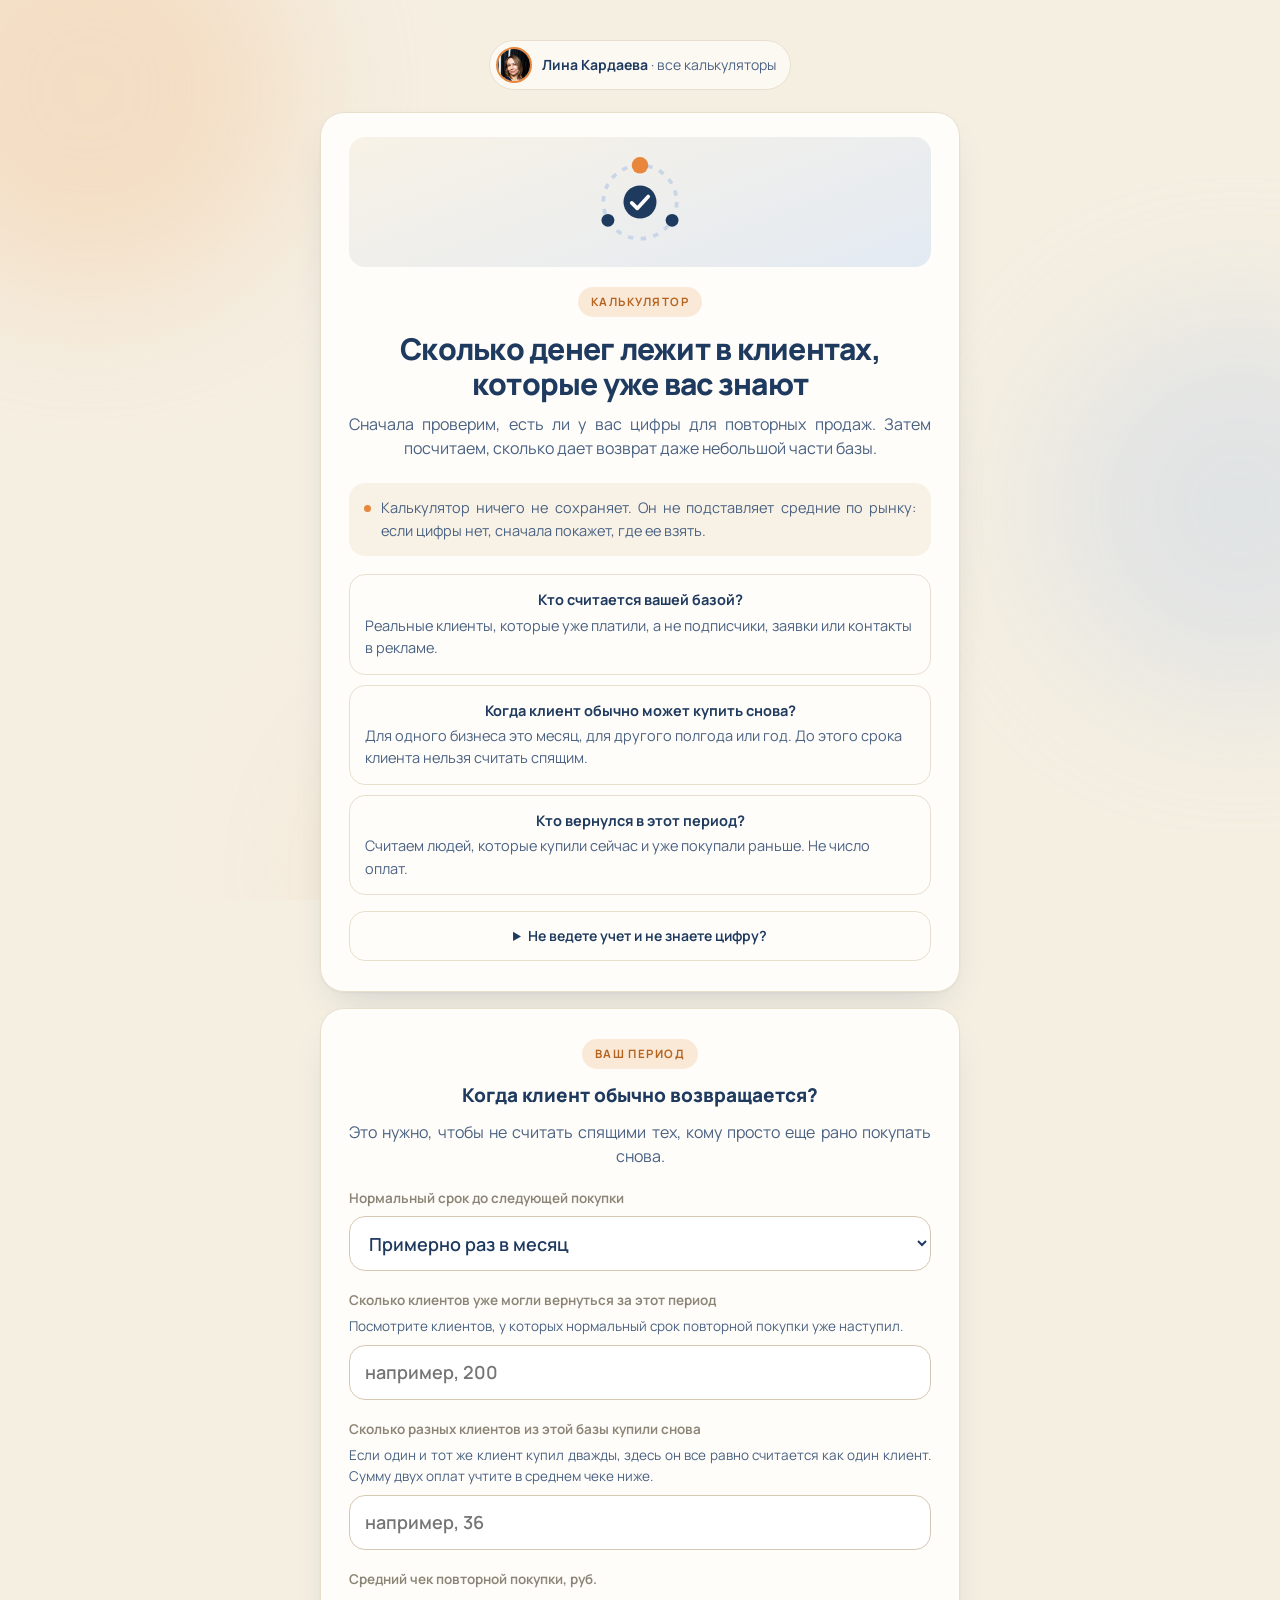
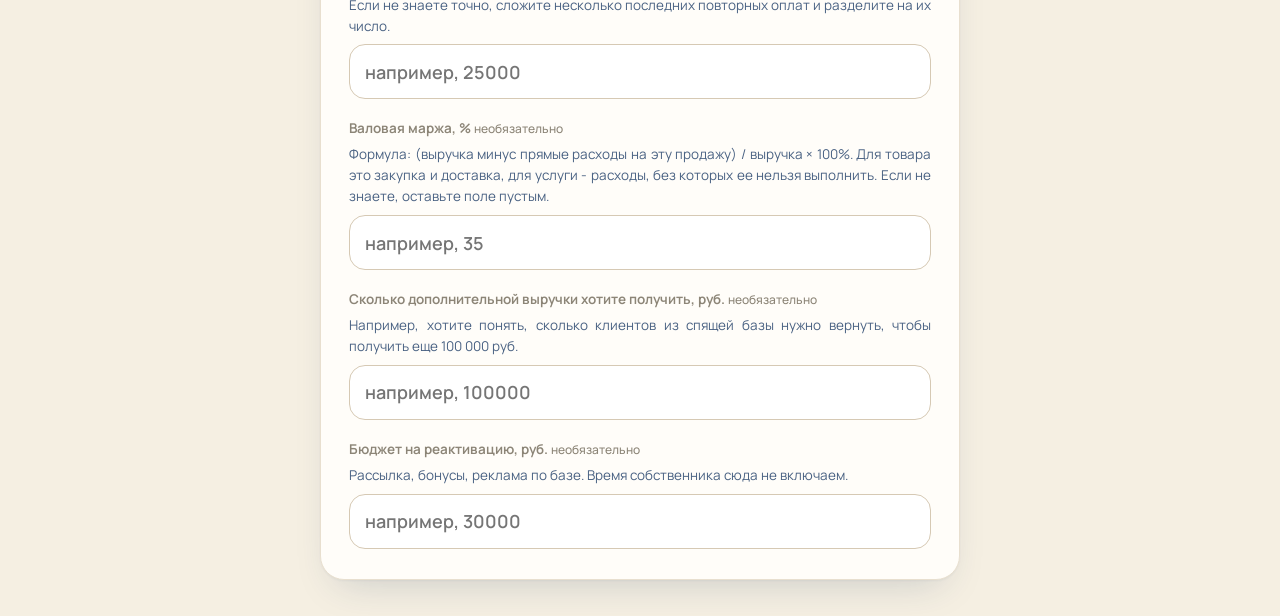
==== commit f7db2d80: "Калькулятор №3 и витрина: ссылка на разбор t.me/linakardaeva/88 Co-Authored-By: Claude Opus 5.5 <nor" ====
--- a/povtornye-prodazhi/index.html
+++ b/povtornye-prodazhi/index.html
@@ -18,5 +18,5 @@
         </svg>
       </div><div class="eyebrow">Калькулятор</div><h1>Сколько денег лежит в клиентах, которые уже вас знают</h1><p class="sub">Сначала проверим, есть ли у вас цифры для повторных продаж. Затем посчитаем, сколько дает возврат даже небольшой части базы.</p><div class="note"><i class="dot"></i><span>Калькулятор ничего не сохраняет. Он не подставляет средние по рынку: если цифры нет, сначала покажет, где ее взять.</span></div><div class="questions"><div class="question"><b>Кто считается вашей базой?</b><span>Реальные клиенты, которые уже платили, а не подписчики, заявки или контакты в рекламе.</span></div><div class="question"><b>Когда клиент обычно может купить снова?</b><span>Для одного бизнеса это месяц, для другого полгода или год. До этого срока клиента нельзя считать спящим.</span></div><div class="question"><b>Кто вернулся в этот период?</b><span>Считаем людей, которые купили сейчас и уже покупали раньше. Не число оплат.</span></div></div><details><summary>Не ведете учет и не знаете цифру?</summary><p>Не нужно угадывать. Откройте CRM, таблицу или последние оплаты. Для начала отметьте хотя бы 10 последних клиентов: новый он или уже покупал раньше. Это уже даст первую картину.</p></details></section>
 <section class="card"><div class="eyebrow">Ваш период</div><h2>Когда клиент обычно возвращается?</h2><p class="sub">Это нужно, чтобы не считать спящими тех, кому просто еще рано покупать снова.</p><div class="field"><label for="period">Нормальный срок до следующей покупки</label><select id="period"><option value="месяц">Примерно раз в месяц</option><option value="квартал">Примерно раз в квартал</option><option value="полгода">Примерно раз в полгода</option><option value="год">Примерно раз в год</option><option value="custom">Свой период</option></select></div><div id="customPeriodField" class="field" style="display:none"><label for="customPeriod">Ваш срок в месяцах</label><span class="tip">Например, 2, 4, 8 или 18 месяцев.</span><input id="customPeriod" type="number" min="1" inputmode="numeric" placeholder="например, 4"></div><div class="field"><label for="eligible">Сколько клиентов уже могли вернуться за этот период</label><span class="tip">Посмотрите клиентов, у которых нормальный срок повторной покупки уже наступил.</span><input id="eligible" type="number" min="1" inputmode="numeric" placeholder="например, 200"></div><div class="field"><label for="returned">Сколько разных клиентов из этой базы купили снова</label><span class="tip">Если один и тот же клиент купил дважды, здесь он все равно считается как один клиент. Сумму двух оплат учтите в среднем чеке ниже.</span><input id="returned" type="number" min="0" inputmode="numeric" placeholder="например, 36"></div><div class="field"><label for="check">Средний чек повторной покупки, руб.</label><span class="tip">Если не знаете точно, сложите несколько последних повторных оплат и разделите на их число.</span><input id="check" type="number" min="1" inputmode="decimal" placeholder="например, 25000"></div><div class="field"><label for="margin">Валовая маржа, % <span class="optional">необязательно</span></label><span class="tip">Формула: (выручка минус прямые расходы на эту продажу) / выручка × 100%. Для товара это закупка и доставка, для услуги - расходы, без которых ее нельзя выполнить. Если не знаете, оставьте поле пустым.</span><input id="margin" type="number" min="0" max="100" inputmode="decimal" placeholder="например, 35"></div><div class="field"><label for="goal">Сколько дополнительной выручки хотите получить, руб. <span class="optional">необязательно</span></label><span class="tip">Например, хотите понять, сколько клиентов из спящей базы нужно вернуть, чтобы получить еще 100 000 руб.</span><input id="goal" type="number" min="1" inputmode="decimal" placeholder="например, 100000"></div><div class="field"><label for="budget">Бюджет на реактивацию, руб. <span class="optional">необязательно</span></label><span class="tip">Рассылка, бонусы, реклама по базе. Время собственника сюда не включаем.</span><input id="budget" type="number" min="0" inputmode="decimal" placeholder="например, 30000"></div></section>
-<section id="result" class="result"><div class="head"><div class="label">Сейчас возвращается</div><div id="rate" class="big"></div><div id="headNote" class="muted"></div></div><div id="grid" class="grid"><div class="row"><div class="label">Спящая база сейчас</div><div id="sleepExplain" class="explain"></div><div id="sleep" class="value"></div></div><div class="row"><div class="label">Что база уже принесла за этот период</div><div id="revenueExplain" class="explain"></div><div id="revenue" class="value"></div></div><div class="row"><div class="label">Если вернется еще один клиент</div><div id="pointExplain" class="explain"></div><div id="point" class="value"></div><div id="pointProfit" class="profit"></div></div><div id="scenarios"></div><div id="goalRow" class="row" style="display:none"><div class="label">Ваша цель по дополнительной выручке</div><div id="goalExplain" class="explain"></div><div id="goalValue" class="value"></div><div id="goalProfit" class="profit"></div></div></div><div id="budgetBox" class="warn" style="display:none"></div><p class="fine">Расчет оценочный. Он показывает, какую выручку и валовую прибыль может дать возврат клиентов. Налоги, постоянные расходы и время собственника он не учитывает.</p><div class="act"><a id="analysis" class="btn" href="#" style="display:none">Разобраться, как возвращать старых клиентов</a><button id="copy" class="btn">Скопировать результат</button><a id="back" class="btn" href="#" style="display:none"></a><a class="btn" href="https://t.me/Lina_kardaeva">Хочу разобрать свою ситуацию - написать Лине</a></div></section></main>
+<section id="result" class="result"><div class="head"><div class="label">Сейчас возвращается</div><div id="rate" class="big"></div><div id="headNote" class="muted"></div></div><div id="grid" class="grid"><div class="row"><div class="label">Спящая база сейчас</div><div id="sleepExplain" class="explain"></div><div id="sleep" class="value"></div></div><div class="row"><div class="label">Что база уже принесла за этот период</div><div id="revenueExplain" class="explain"></div><div id="revenue" class="value"></div></div><div class="row"><div class="label">Если вернется еще один клиент</div><div id="pointExplain" class="explain"></div><div id="point" class="value"></div><div id="pointProfit" class="profit"></div></div><div id="scenarios"></div><div id="goalRow" class="row" style="display:none"><div class="label">Ваша цель по дополнительной выручке</div><div id="goalExplain" class="explain"></div><div id="goalValue" class="value"></div><div id="goalProfit" class="profit"></div></div></div><div id="budgetBox" class="warn" style="display:none"></div><p class="fine">Расчет оценочный. Он показывает, какую выручку и валовую прибыль может дать возврат клиентов. Налоги, постоянные расходы и время собственника он не учитывает.</p><div class="act"><a id="analysis" class="btn" href="https://t.me/linakardaeva/88">Разобраться, как возвращать старых клиентов</a><button id="copy" class="btn">Скопировать результат</button><a id="back" class="btn" href="#" style="display:none"></a><a class="btn" href="https://t.me/Lina_kardaeva">Хочу разобрать свою ситуацию - написать Лине</a></div></section></main>
 <script>(function(){var E=document.getElementById('eligible'),R=document.getElementById('returned'),C=document.getElementById('check'),M=document.getElementById('margin'),G=document.getElementById('goal'),B=document.getElementById('budget'),P=document.getElementById('period'),CP=document.getElementById('customPeriod'),CPF=document.getElementById('customPeriodField'),box=document.getElementById('result'),grid=document.getElementById('grid'),copyText='';function n(x){return Math.round(x).toString().replace(/\B(?=(\d{3})+(?!\d))/g,' ')}function rub(x){return n(x)+' руб'}function p(x){return x.toFixed(1).replace('.',',').replace(',0','')}function word(x){var a=x%100;if(a>10&&a<20)return'клиентов';a=x%10;return a===1?'клиент':a>1&&a<5?'клиента':'клиентов'}function fromW(x){var a=x%100,b=x%10;return b===1&&a!==11?'клиента':'клиентов'}function accW(x){var a=x%100,b=x%10;return b===1&&a!==11?'клиента':'клиентов'}function one(x){var a=x%100,b=x%10;return b===1&&a!==11}function period(){if(P.value!=='custom')return P.value;var x=+CP.value;return x>0?x+' мес':'ваш период'}function profit(x,m){return m===null?'':'Это около '+rub(x*m/100)+' валовой прибыли.'}function scenario(percent,sleep,check,m){var clients=Math.min(sleep,Math.ceil(sleep*percent/100)),revenue=clients*check;return '<div class="row"><div class="label">Если вернуть '+percent+'% спящей базы</div><div class="explain">В вашей ситуации это '+n(clients)+' '+word(clients)+'. Они дадут еще '+rub(revenue)+' выручки.</div><div class="value">'+rub(revenue)+'</div><div class="profit">'+profit(revenue,m)+'</div></div>'}function calc(){var e=+E.value,r=+R.value,c=+C.value,m=M.value===''?null:+M.value,goal=G.value===''?null:+G.value,budget=B.value===''?null:+B.value,badM=m!==null&&(m<0||m>100);if(badM)m=null;if(!(e>0)||r<0||!(c>0)){box.style.display='none';return}box.style.display='block';if(r>e){document.getElementById('rate').textContent='Проверьте цифры';document.getElementById('headNote').textContent='Вернувшихся клиентов не может быть больше тех, кому уже пора было вернуться.';grid.style.display='none';document.getElementById('budgetBox').style.display='none';return}grid.style.display='grid';var rate=r/e*100,sleep=e-r,repeat=r*c;document.getElementById('rate').textContent=p(rate)+'%';document.getElementById('headNote').textContent=n(r)+' из '+n(e)+' '+fromW(e)+(one(r)?' вернулся':' вернулись')+' за '+period()+'.';document.getElementById('sleepExplain').textContent='Им уже могло быть пора купить снова, но за этот период они не вернулись.';document.getElementById('sleep').textContent=n(sleep)+' '+word(sleep);document.getElementById('revenueExplain').textContent='За '+period()+' '+n(r)+' '+word(r)+(one(r)?' купил повторно и принес':' купили повторно и принесли')+' эту выручку. Это деньги от старой базы, без новых лидов.';document.getElementById('revenue').textContent=rub(repeat);document.getElementById('pointExplain').textContent='Если один человек из этой спящей базы вернется и купит на средний чек, это еще '+rub(c)+' выручки.';document.getElementById('point').textContent=rub(c);document.getElementById('pointProfit').textContent=profit(c,m);document.getElementById('scenarios').innerHTML=sleep>0?scenario(5,sleep,c,m)+scenario(10,sleep,c,m)+scenario(15,sleep,c,m):'<div class="row"><div class="label">Спящей базы нет</div><div class="explain">Все, кому было пора купить снова, за этот период вернулись. Проверьте, правильно ли выбран срок, или посмотрите клиентов за более длинный период.</div></div>';var gr=document.getElementById('goalRow');if(goal!==null&&goal>0&&sleep>0){var need=Math.ceil(goal/c),enough=need<=sleep,max=sleep*c;gr.style.display='block';document.getElementById('goalValue').textContent=rub(goal);document.getElementById('goalExplain').textContent=enough?'Чтобы получить еще '+rub(goal)+' выручки, достаточно вернуть '+n(need)+' '+accW(need)+' из '+n(sleep)+' '+fromW(sleep)+' спящей базы.':'Чтобы получить еще '+rub(goal)+', нужно вернуть '+n(need)+' '+accW(need)+'. В спящей базе сейчас '+n(sleep)+', поэтому одной реактивации не хватит: максимум она может дать '+rub(max)+' выручки.';document.getElementById('goalProfit').textContent=enough?profit(goal,m):''}else gr.style.display='none';var bb=document.getElementById('budgetBox');if(budget!==null&&budget>=0&&sleep>0){bb.style.display='block';if(badM)bb.textContent='Проверьте маржу: она должна быть от 0 до 100%.';else if(m===null)bb.textContent='Укажите валовую маржу, чтобы посчитать, окупится ли бюджет.';else if(budget===0)bb.textContent=m>0?'Без бюджета каждый вернувшийся клиент сразу дает прибыль: около '+rub(c*m/100)+' валовой прибыли с одного.':'При нулевой марже повторная покупка не дает валовой прибыли.';else if(m===0)bb.textContent='При нулевой марже бюджет '+rub(budget)+' не окупится: повторные покупки не дают валовой прибыли.';else{var nb=Math.max(1,Math.ceil(budget/(c*m/100)));bb.textContent=nb<=sleep?'Чтобы бюджет '+rub(budget)+' окупился, достаточно вернуть '+n(nb)+' '+accW(nb)+' при этой марже.':'Чтобы бюджет '+rub(budget)+' окупился, нужно вернуть '+n(nb)+' '+accW(nb)+', а в спящей базе сейчас '+n(sleep)+'. Одной реактивацией такой бюджет не окупится.'}}else bb.style.display='none';copyText='Сейчас у меня возвращается '+p(rate)+'% клиентов. Спящая база: '+n(sleep)+' '+word(sleep)+'. Если вернуть 5% спящей базы, это даст около '+rub(Math.min(sleep,Math.ceil(sleep*.05))*c)+' дополнительной выручки за '+period()+'.'}[E,R,C,M,G,B,CP].forEach(function(x){x.addEventListener('input',calc);x.addEventListener('change',calc)});P.addEventListener('change',function(){CPF.style.display=P.value==='custom'?'block':'none';calc()});document.getElementById('copy').addEventListener('click',function(){var b=this;function done(){b.textContent='Скопировано';setTimeout(function(){b.textContent='Скопировать результат'},1800)}function fallback(){var t=document.createElement('textarea');t.value=copyText;document.body.appendChild(t);t.select();try{document.execCommand('copy')}catch(e){}t.remove();done()}if(navigator.clipboard)navigator.clipboard.writeText(copyText).then(done,fallback);else fallback()});var qs=new URLSearchParams(location.search),back=document.getElementById('back'),AL=['threads.com','www.threads.com','threads.net','www.threads.net','instagram.com','www.instagram.com'];function show(h,t){back.href=h;back.textContent=t;back.style.display='block'}(function(){var raw=qs.get('return');if(raw){try{var u=new URL(raw);if(u.protocol==='https:'&&AL.indexOf(u.hostname)!==-1){show(u.href,u.hostname.indexOf('instagram')!==-1?'Вернуться в Instagram':'Вернуться в Threads');return}}catch(x){}}var pp=qs.get('p');if(pp&&/^[A-Za-z0-9_-]{5,30}$/.test(pp)){show('https://www.threads.com/@lina_kardaeva/post/'+pp,'Вернуться в Threads');return}var src=(qs.get('src')||qs.get('from')||'').toLowerCase();if(src==='threads'){show('https://www.threads.com/@lina_kardaeva','Вернуться в Threads');return}if(src==='instagram'){show('https://www.instagram.com/lina_kardaeva/','Вернуться в Instagram')}})();})();</script></body></html>
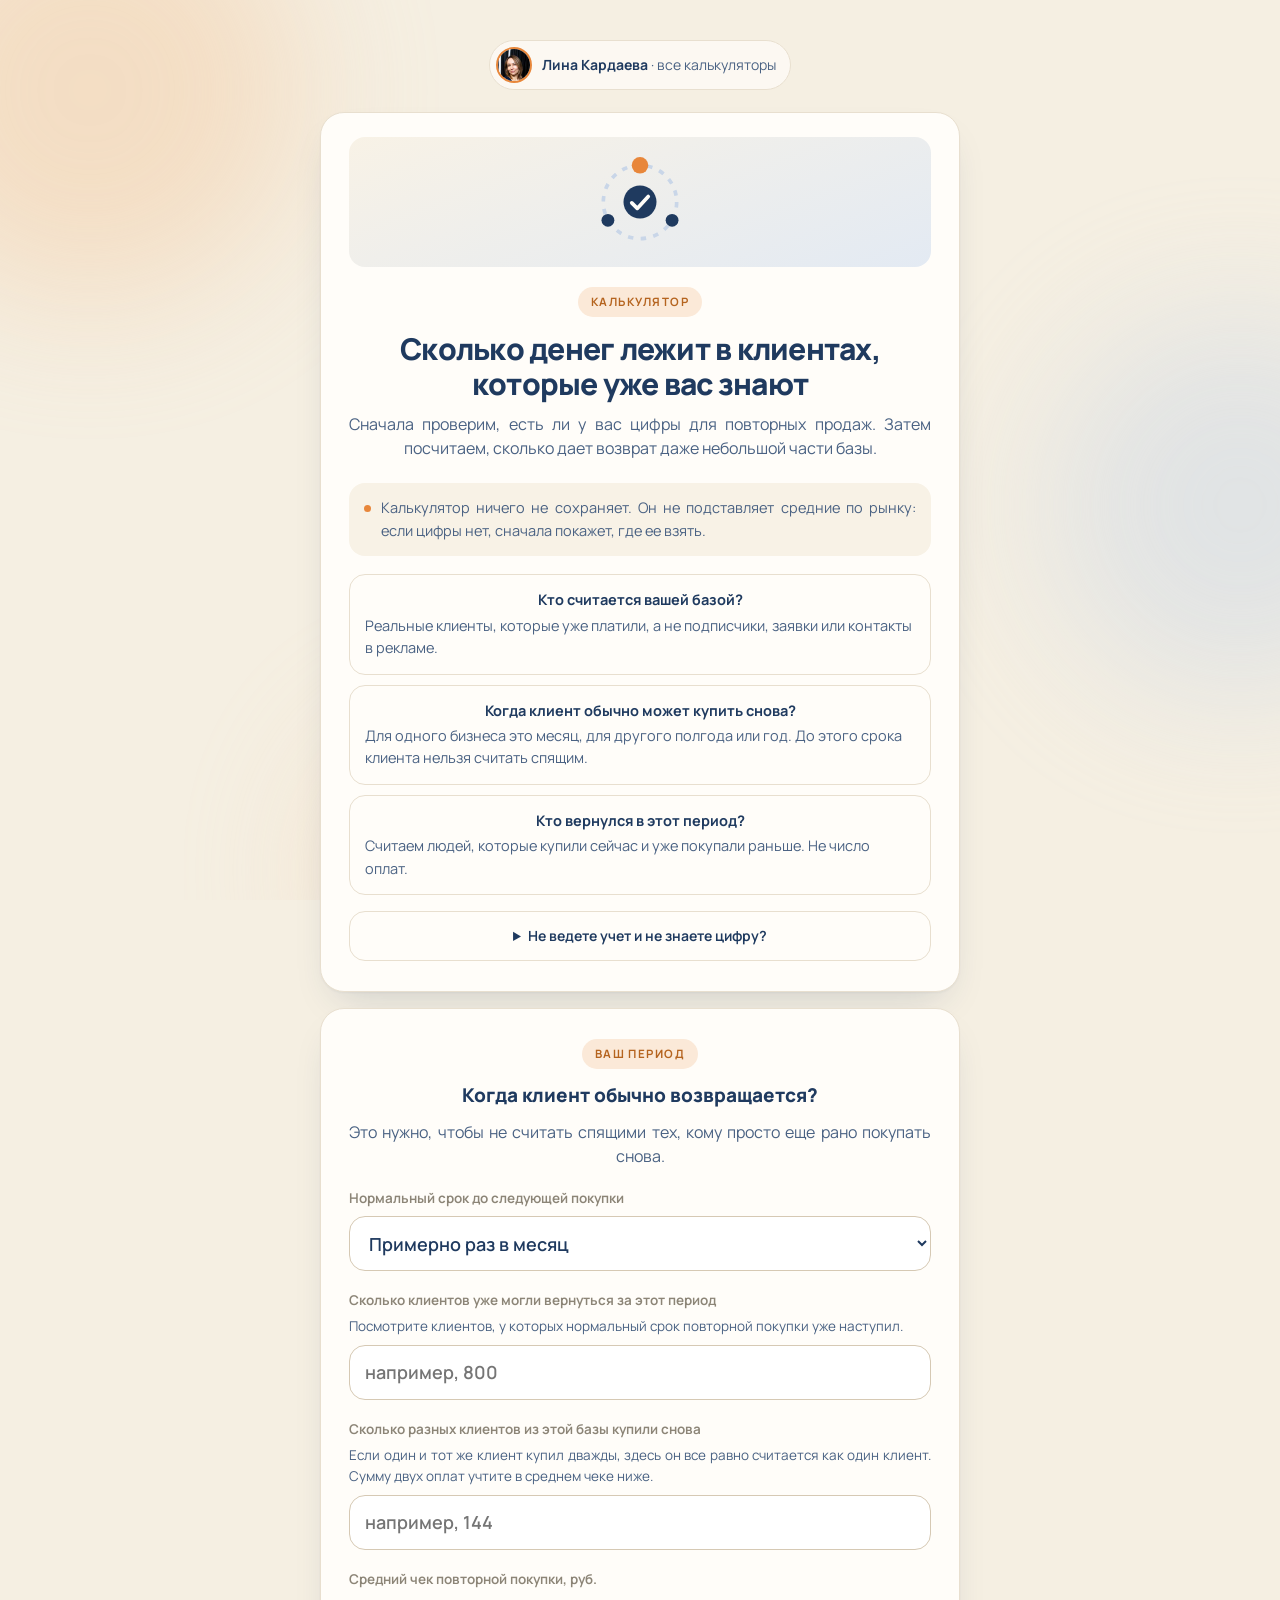
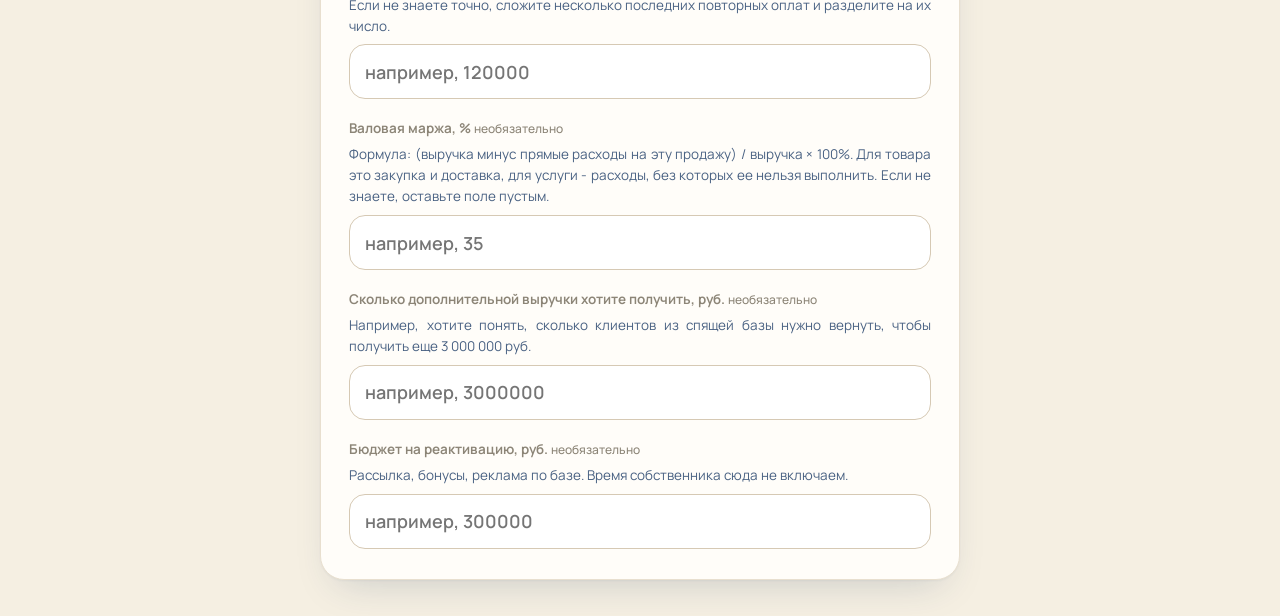
==== commit a7b0a72b: "Витрина: разделы «Деньги в бизнесе» (№4, №5 скоро) и «Продажи и клиенты», новый текст над кнопкой «Н" ====
--- a/povtornye-prodazhi/index.html
+++ b/povtornye-prodazhi/index.html
@@ -17,6 +17,6 @@
           <path d="M66 61l6 6 12-13" fill="none" stroke="#FFFDF9" stroke-width="4" stroke-linecap="round" stroke-linejoin="round"/>
         </svg>
       </div><div class="eyebrow">Калькулятор</div><h1>Сколько денег лежит в клиентах, которые уже вас знают</h1><p class="sub">Сначала проверим, есть ли у вас цифры для повторных продаж. Затем посчитаем, сколько дает возврат даже небольшой части базы.</p><div class="note"><i class="dot"></i><span>Калькулятор ничего не сохраняет. Он не подставляет средние по рынку: если цифры нет, сначала покажет, где ее взять.</span></div><div class="questions"><div class="question"><b>Кто считается вашей базой?</b><span>Реальные клиенты, которые уже платили, а не подписчики, заявки или контакты в рекламе.</span></div><div class="question"><b>Когда клиент обычно может купить снова?</b><span>Для одного бизнеса это месяц, для другого полгода или год. До этого срока клиента нельзя считать спящим.</span></div><div class="question"><b>Кто вернулся в этот период?</b><span>Считаем людей, которые купили сейчас и уже покупали раньше. Не число оплат.</span></div></div><details><summary>Не ведете учет и не знаете цифру?</summary><p>Не нужно угадывать. Откройте CRM, таблицу или последние оплаты. Для начала отметьте хотя бы 10 последних клиентов: новый он или уже покупал раньше. Это уже даст первую картину.</p></details></section>
-<section class="card"><div class="eyebrow">Ваш период</div><h2>Когда клиент обычно возвращается?</h2><p class="sub">Это нужно, чтобы не считать спящими тех, кому просто еще рано покупать снова.</p><div class="field"><label for="period">Нормальный срок до следующей покупки</label><select id="period"><option value="месяц">Примерно раз в месяц</option><option value="квартал">Примерно раз в квартал</option><option value="полгода">Примерно раз в полгода</option><option value="год">Примерно раз в год</option><option value="custom">Свой период</option></select></div><div id="customPeriodField" class="field" style="display:none"><label for="customPeriod">Ваш срок в месяцах</label><span class="tip">Например, 2, 4, 8 или 18 месяцев.</span><input id="customPeriod" type="number" min="1" inputmode="numeric" placeholder="например, 4"></div><div class="field"><label for="eligible">Сколько клиентов уже могли вернуться за этот период</label><span class="tip">Посмотрите клиентов, у которых нормальный срок повторной покупки уже наступил.</span><input id="eligible" type="number" min="1" inputmode="numeric" placeholder="например, 200"></div><div class="field"><label for="returned">Сколько разных клиентов из этой базы купили снова</label><span class="tip">Если один и тот же клиент купил дважды, здесь он все равно считается как один клиент. Сумму двух оплат учтите в среднем чеке ниже.</span><input id="returned" type="number" min="0" inputmode="numeric" placeholder="например, 36"></div><div class="field"><label for="check">Средний чек повторной покупки, руб.</label><span class="tip">Если не знаете точно, сложите несколько последних повторных оплат и разделите на их число.</span><input id="check" type="number" min="1" inputmode="decimal" placeholder="например, 25000"></div><div class="field"><label for="margin">Валовая маржа, % <span class="optional">необязательно</span></label><span class="tip">Формула: (выручка минус прямые расходы на эту продажу) / выручка × 100%. Для товара это закупка и доставка, для услуги - расходы, без которых ее нельзя выполнить. Если не знаете, оставьте поле пустым.</span><input id="margin" type="number" min="0" max="100" inputmode="decimal" placeholder="например, 35"></div><div class="field"><label for="goal">Сколько дополнительной выручки хотите получить, руб. <span class="optional">необязательно</span></label><span class="tip">Например, хотите понять, сколько клиентов из спящей базы нужно вернуть, чтобы получить еще 100 000 руб.</span><input id="goal" type="number" min="1" inputmode="decimal" placeholder="например, 100000"></div><div class="field"><label for="budget">Бюджет на реактивацию, руб. <span class="optional">необязательно</span></label><span class="tip">Рассылка, бонусы, реклама по базе. Время собственника сюда не включаем.</span><input id="budget" type="number" min="0" inputmode="decimal" placeholder="например, 30000"></div></section>
+<section class="card"><div class="eyebrow">Ваш период</div><h2>Когда клиент обычно возвращается?</h2><p class="sub">Это нужно, чтобы не считать спящими тех, кому просто еще рано покупать снова.</p><div class="field"><label for="period">Нормальный срок до следующей покупки</label><select id="period"><option value="месяц">Примерно раз в месяц</option><option value="квартал">Примерно раз в квартал</option><option value="полгода">Примерно раз в полгода</option><option value="год">Примерно раз в год</option><option value="custom">Свой период</option></select></div><div id="customPeriodField" class="field" style="display:none"><label for="customPeriod">Ваш срок в месяцах</label><span class="tip">Например, 2, 4, 8 или 18 месяцев.</span><input id="customPeriod" type="number" min="1" inputmode="numeric" placeholder="например, 4"></div><div class="field"><label for="eligible">Сколько клиентов уже могли вернуться за этот период</label><span class="tip">Посмотрите клиентов, у которых нормальный срок повторной покупки уже наступил.</span><input id="eligible" type="number" min="1" inputmode="numeric" placeholder="например, 800"></div><div class="field"><label for="returned">Сколько разных клиентов из этой базы купили снова</label><span class="tip">Если один и тот же клиент купил дважды, здесь он все равно считается как один клиент. Сумму двух оплат учтите в среднем чеке ниже.</span><input id="returned" type="number" min="0" inputmode="numeric" placeholder="например, 144"></div><div class="field"><label for="check">Средний чек повторной покупки, руб.</label><span class="tip">Если не знаете точно, сложите несколько последних повторных оплат и разделите на их число.</span><input id="check" type="number" min="1" inputmode="decimal" placeholder="например, 120000"></div><div class="field"><label for="margin">Валовая маржа, % <span class="optional">необязательно</span></label><span class="tip">Формула: (выручка минус прямые расходы на эту продажу) / выручка × 100%. Для товара это закупка и доставка, для услуги - расходы, без которых ее нельзя выполнить. Если не знаете, оставьте поле пустым.</span><input id="margin" type="number" min="0" max="100" inputmode="decimal" placeholder="например, 35"></div><div class="field"><label for="goal">Сколько дополнительной выручки хотите получить, руб. <span class="optional">необязательно</span></label><span class="tip">Например, хотите понять, сколько клиентов из спящей базы нужно вернуть, чтобы получить еще 3 000 000 руб.</span><input id="goal" type="number" min="1" inputmode="decimal" placeholder="например, 3000000"></div><div class="field"><label for="budget">Бюджет на реактивацию, руб. <span class="optional">необязательно</span></label><span class="tip">Рассылка, бонусы, реклама по базе. Время собственника сюда не включаем.</span><input id="budget" type="number" min="0" inputmode="decimal" placeholder="например, 300000"></div></section>
 <section id="result" class="result"><div class="head"><div class="label">Сейчас возвращается</div><div id="rate" class="big"></div><div id="headNote" class="muted"></div></div><div id="grid" class="grid"><div class="row"><div class="label">Спящая база сейчас</div><div id="sleepExplain" class="explain"></div><div id="sleep" class="value"></div></div><div class="row"><div class="label">Что база уже принесла за этот период</div><div id="revenueExplain" class="explain"></div><div id="revenue" class="value"></div></div><div class="row"><div class="label">Если вернется еще один клиент</div><div id="pointExplain" class="explain"></div><div id="point" class="value"></div><div id="pointProfit" class="profit"></div></div><div id="scenarios"></div><div id="goalRow" class="row" style="display:none"><div class="label">Ваша цель по дополнительной выручке</div><div id="goalExplain" class="explain"></div><div id="goalValue" class="value"></div><div id="goalProfit" class="profit"></div></div></div><div id="budgetBox" class="warn" style="display:none"></div><p class="fine">Расчет оценочный. Он показывает, какую выручку и валовую прибыль может дать возврат клиентов. Налоги, постоянные расходы и время собственника он не учитывает.</p><div class="act"><a id="analysis" class="btn" href="https://t.me/linakardaeva/88">Разобраться, как возвращать старых клиентов</a><button id="copy" class="btn">Скопировать результат</button><a id="back" class="btn" href="#" style="display:none"></a><a class="btn" href="https://t.me/Lina_kardaeva">Хочу разобрать свою ситуацию - написать Лине</a></div></section></main>
 <script>(function(){var E=document.getElementById('eligible'),R=document.getElementById('returned'),C=document.getElementById('check'),M=document.getElementById('margin'),G=document.getElementById('goal'),B=document.getElementById('budget'),P=document.getElementById('period'),CP=document.getElementById('customPeriod'),CPF=document.getElementById('customPeriodField'),box=document.getElementById('result'),grid=document.getElementById('grid'),copyText='';function n(x){return Math.round(x).toString().replace(/\B(?=(\d{3})+(?!\d))/g,' ')}function rub(x){return n(x)+' руб'}function p(x){return x.toFixed(1).replace('.',',').replace(',0','')}function word(x){var a=x%100;if(a>10&&a<20)return'клиентов';a=x%10;return a===1?'клиент':a>1&&a<5?'клиента':'клиентов'}function fromW(x){var a=x%100,b=x%10;return b===1&&a!==11?'клиента':'клиентов'}function accW(x){var a=x%100,b=x%10;return b===1&&a!==11?'клиента':'клиентов'}function one(x){var a=x%100,b=x%10;return b===1&&a!==11}function period(){if(P.value!=='custom')return P.value;var x=+CP.value;return x>0?x+' мес':'ваш период'}function profit(x,m){return m===null?'':'Это около '+rub(x*m/100)+' валовой прибыли.'}function scenario(percent,sleep,check,m){var clients=Math.min(sleep,Math.ceil(sleep*percent/100)),revenue=clients*check;return '<div class="row"><div class="label">Если вернуть '+percent+'% спящей базы</div><div class="explain">В вашей ситуации это '+n(clients)+' '+word(clients)+'. Они дадут еще '+rub(revenue)+' выручки.</div><div class="value">'+rub(revenue)+'</div><div class="profit">'+profit(revenue,m)+'</div></div>'}function calc(){var e=+E.value,r=+R.value,c=+C.value,m=M.value===''?null:+M.value,goal=G.value===''?null:+G.value,budget=B.value===''?null:+B.value,badM=m!==null&&(m<0||m>100);if(badM)m=null;if(!(e>0)||r<0||!(c>0)){box.style.display='none';return}box.style.display='block';if(r>e){document.getElementById('rate').textContent='Проверьте цифры';document.getElementById('headNote').textContent='Вернувшихся клиентов не может быть больше тех, кому уже пора было вернуться.';grid.style.display='none';document.getElementById('budgetBox').style.display='none';return}grid.style.display='grid';var rate=r/e*100,sleep=e-r,repeat=r*c;document.getElementById('rate').textContent=p(rate)+'%';document.getElementById('headNote').textContent=n(r)+' из '+n(e)+' '+fromW(e)+(one(r)?' вернулся':' вернулись')+' за '+period()+'.';document.getElementById('sleepExplain').textContent='Им уже могло быть пора купить снова, но за этот период они не вернулись.';document.getElementById('sleep').textContent=n(sleep)+' '+word(sleep);document.getElementById('revenueExplain').textContent='За '+period()+' '+n(r)+' '+word(r)+(one(r)?' купил повторно и принес':' купили повторно и принесли')+' эту выручку. Это деньги от старой базы, без новых лидов.';document.getElementById('revenue').textContent=rub(repeat);document.getElementById('pointExplain').textContent='Если один человек из этой спящей базы вернется и купит на средний чек, это еще '+rub(c)+' выручки.';document.getElementById('point').textContent=rub(c);document.getElementById('pointProfit').textContent=profit(c,m);document.getElementById('scenarios').innerHTML=sleep>0?scenario(5,sleep,c,m)+scenario(10,sleep,c,m)+scenario(15,sleep,c,m):'<div class="row"><div class="label">Спящей базы нет</div><div class="explain">Все, кому было пора купить снова, за этот период вернулись. Проверьте, правильно ли выбран срок, или посмотрите клиентов за более длинный период.</div></div>';var gr=document.getElementById('goalRow');if(goal!==null&&goal>0&&sleep>0){var need=Math.ceil(goal/c),enough=need<=sleep,max=sleep*c;gr.style.display='block';document.getElementById('goalValue').textContent=rub(goal);document.getElementById('goalExplain').textContent=enough?'Чтобы получить еще '+rub(goal)+' выручки, достаточно вернуть '+n(need)+' '+accW(need)+' из '+n(sleep)+' '+fromW(sleep)+' спящей базы.':'Чтобы получить еще '+rub(goal)+', нужно вернуть '+n(need)+' '+accW(need)+'. В спящей базе сейчас '+n(sleep)+', поэтому одной реактивации не хватит: максимум она может дать '+rub(max)+' выручки.';document.getElementById('goalProfit').textContent=enough?profit(goal,m):''}else gr.style.display='none';var bb=document.getElementById('budgetBox');if(budget!==null&&budget>=0&&sleep>0){bb.style.display='block';if(badM)bb.textContent='Проверьте маржу: она должна быть от 0 до 100%.';else if(m===null)bb.textContent='Укажите валовую маржу, чтобы посчитать, окупится ли бюджет.';else if(budget===0)bb.textContent=m>0?'Без бюджета каждый вернувшийся клиент сразу дает прибыль: около '+rub(c*m/100)+' валовой прибыли с одного.':'При нулевой марже повторная покупка не дает валовой прибыли.';else if(m===0)bb.textContent='При нулевой марже бюджет '+rub(budget)+' не окупится: повторные покупки не дают валовой прибыли.';else{var nb=Math.max(1,Math.ceil(budget/(c*m/100)));bb.textContent=nb<=sleep?'Чтобы бюджет '+rub(budget)+' окупился, достаточно вернуть '+n(nb)+' '+accW(nb)+' при этой марже.':'Чтобы бюджет '+rub(budget)+' окупился, нужно вернуть '+n(nb)+' '+accW(nb)+', а в спящей базе сейчас '+n(sleep)+'. Одной реактивацией такой бюджет не окупится.'}}else bb.style.display='none';copyText='Сейчас у меня возвращается '+p(rate)+'% клиентов. Спящая база: '+n(sleep)+' '+word(sleep)+'. Если вернуть 5% спящей базы, это даст около '+rub(Math.min(sleep,Math.ceil(sleep*.05))*c)+' дополнительной выручки за '+period()+'.'}[E,R,C,M,G,B,CP].forEach(function(x){x.addEventListener('input',calc);x.addEventListener('change',calc)});P.addEventListener('change',function(){CPF.style.display=P.value==='custom'?'block':'none';calc()});document.getElementById('copy').addEventListener('click',function(){var b=this;function done(){b.textContent='Скопировано';setTimeout(function(){b.textContent='Скопировать результат'},1800)}function fallback(){var t=document.createElement('textarea');t.value=copyText;document.body.appendChild(t);t.select();try{document.execCommand('copy')}catch(e){}t.remove();done()}if(navigator.clipboard)navigator.clipboard.writeText(copyText).then(done,fallback);else fallback()});var qs=new URLSearchParams(location.search),back=document.getElementById('back'),AL=['threads.com','www.threads.com','threads.net','www.threads.net','instagram.com','www.instagram.com'];function show(h,t){back.href=h;back.textContent=t;back.style.display='block'}(function(){var raw=qs.get('return');if(raw){try{var u=new URL(raw);if(u.protocol==='https:'&&AL.indexOf(u.hostname)!==-1){show(u.href,u.hostname.indexOf('instagram')!==-1?'Вернуться в Instagram':'Вернуться в Threads');return}}catch(x){}}var pp=qs.get('p');if(pp&&/^[A-Za-z0-9_-]{5,30}$/.test(pp)){show('https://www.threads.com/@lina_kardaeva/post/'+pp,'Вернуться в Threads');return}var src=(qs.get('src')||qs.get('from')||'').toLowerCase();if(src==='threads'){show('https://www.threads.com/@lina_kardaeva','Вернуться в Threads');return}if(src==='instagram'){show('https://www.instagram.com/lina_kardaeva/','Вернуться в Instagram')}})();})();</script></body></html>
